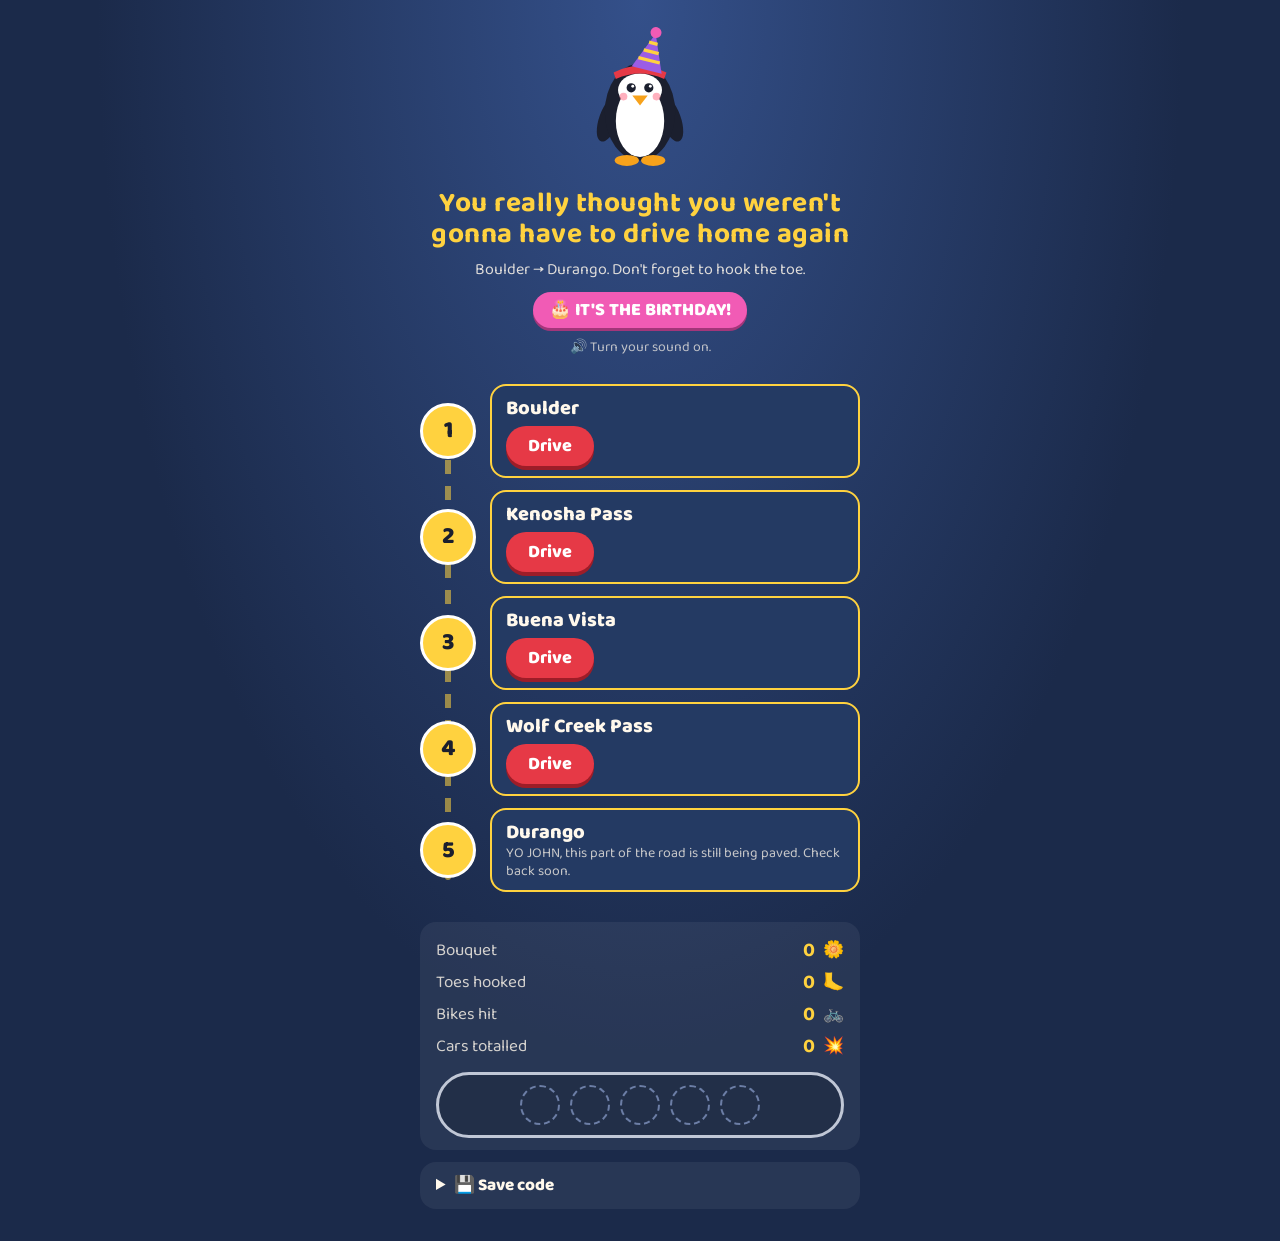
==== index.html @ ae5cf353 "Wolf Creek voice lines + text (fix a few transcription mishears) Co-Authored-By: Claude Opus 5.5 <no" ====
<!doctype html>
<html lang="en">
<head>
  <meta charset="utf-8">
  <meta name="viewport" content="width=device-width, initial-scale=1, maximum-scale=1, user-scalable=no, viewport-fit=cover">
  <meta name="theme-color" content="#1b2a4a">
  <title>Drive Home Again</title>
  <link rel="preconnect" href="https://fonts.googleapis.com">
  <link href="https://fonts.googleapis.com/css2?family=Baloo+2:wght@500;700;800&display=swap" rel="stylesheet">
  <link rel="stylesheet" href="css/style.css?v=11222149">
</head>
<body>
  <!-- ============ MAP SCREEN ============ -->
  <section id="map" class="screen active">
    <header class="map-head">
      <div id="mascot" class="mascot"></div>
      <h1 id="title"></h1>
      <p id="subtitle"></p>
      <p id="bday" class="bday"></p>
      <p id="soundHint" class="sound-hint"></p>
    </header>
    <ol id="stops" class="stops"></ol>
    <div class="loot">
      <div class="loot-row"><span>Bouquet</span><b id="flowerTotal">0</b><span>🌼</span></div>
      <div class="loot-row"><span>Toes hooked</span><b id="toeTotal">0</b><span>🦶</span></div>
      <div class="loot-row"><span>Bikes hit</span><b id="bikeTotal">0</b><span>🚲</span></div>
      <div class="loot-row"><span>Cars totalled</span><b id="carTotal">0</b><span>💥</span></div>
      <div class="bracelet" id="bracelet"></div>
    </div>
    <details class="savebox" id="savebox">
      <summary id="saveTitle"></summary>
      <p id="saveHelp"></p>
      <div class="save-row">
        <input id="saveCode" readonly aria-label="Your save code">
        <button id="copyCode" class="small-btn"></button>
      </div>
      <p id="loadHelp" class="load-help"></p>
      <div class="save-row">
        <input id="loadCode" placeholder="YOJOHN-..." aria-label="Paste a save code" autocomplete="off" autocapitalize="off" spellcheck="false">
        <button id="loadBtn" class="small-btn"></button>
      </div>
      <p id="saveMsg" class="save-msg"></p>
    </details>
  </section>

  <!-- ============ GAME SCREEN ============ -->
  <section id="game" class="screen">
    <div id="stage">
      <canvas id="canvas"></canvas>
      <div id="hud">
        <div class="hud-chip">🌼 <b id="hudFlowers">0</b></div>
        <div class="progress"><div id="progressFill"></div><div id="progressPeng">🐧</div></div>
        <div class="hud-chip">🦶 <b id="hudToes">0</b></div>
      </div>
      <button id="muteBtn" class="mute" aria-label="Sound">🔊</button>
      <button id="quitBtn" class="quit" aria-label="Back to map">✕</button>
      <div id="toasts"></div>
      <div id="banner" class="banner"></div>
      <button id="toeBtn" class="toe-btn"><span>HOOK THE TOE</span><i id="toeTimer"></i></button>
      <div id="feet" class="feet"><div class="feet-art"></div><div id="feetText"></div></div>
      <div id="snack" class="cutscene"><div class="cut-art"></div><p id="snackText"></p></div>
      <div id="memory" class="memory"><div class="memory-card">
        <div class="memory-label" id="memoryLabel"></div>
        <img id="memoryImg" alt="">
        <p id="memoryText"></p>
        <button id="memoryBtn" class="big-btn"></button>
      </div></div>
      <div id="dialog" class="dialog">
        <div class="dialog-box">
          <div class="dialog-peng"></div>
          <p id="dialogText"></p>
          <small>tap to continue</small>
        </div>
      </div>
      <div id="controls" class="controls">
        <button id="leftBtn" class="ctl" aria-label="Steer left">◀</button>
        <button id="rightBtn" class="ctl" aria-label="Steer right">▶</button>
      </div>
      <div id="complete" class="complete">
        <div class="complete-card">
          <h2 id="completeTitle"></h2>
          <div class="complete-stats">
            <div>🌼 <b id="cFlowers">0</b><small>flowers</small></div>
            <div>🦶 <b id="cToes">0</b><small>toes hooked</small></div>
            <div><span id="cCharm"></span><small>new charm</small></div>
          </div>
          <div class="complete-stats" id="cExtra"></div>
          <p id="completeNote" class="note"></p>
          <button id="completeBtn" class="big-btn">Back to the map</button>
        </div>
      </div>
    </div>
  </section>

  <script src="js/lines.js?v=11222149"></script>
  <script src="js/schedule.js?v=11222149"></script>
  <script src="js/art.js?v=11222149"></script>
  <script src="js/engine.js?v=11222149"></script>
  <script src="audio/manifest.js?v=11222149"></script>
  <script src="photos/manifest.js?v=11222149"></script>
  <script src="js/voice.js?v=11222149"></script>
  <script src="js/level-boulder.js?v=11222149"></script>
  <script src="js/level-kenosha.js?v=11222149"></script>
  <script src="js/level-buenavista.js?v=11222149"></script>
  <script src="js/vendor/three.min.js?v=11222149"></script>
  <script src="js/ski3d.js?v=11222149"></script>
  <script src="js/level-wolfcreek.js?v=11222149"></script>
  <script src="js/main.js?v=11222149"></script>
</body>
</html>
---- css/style.css ----
:root {
  --night: #1b2a4a;
  --night-2: #243a63;
  --cream: #fff8ec;
  --ink: #1b1f2e;
  --red: #e63946;
  --gold: #ffd23f;
  --teal: #2ec4b6;
  --pink: #f15bb5;
}
* { box-sizing: border-box; -webkit-tap-highlight-color: transparent; }
html, body { margin: 0; height: 100%; }
body {
  background: var(--night);
  color: var(--cream);
  font-family: "Baloo 2", system-ui, sans-serif;
  overscroll-behavior: none;
  -webkit-user-select: none; user-select: none;
}
button { font-family: inherit; cursor: pointer; }
.screen { display: none; }
.screen.active { display: flex; }

/* ================= MAP ================= */
#map {
  flex-direction: column; align-items: center;
  min-height: 100%;
  padding: 24px 16px calc(32px + env(safe-area-inset-bottom));
  background: radial-gradient(ellipse at top, #34508a 0%, var(--night) 60%);
}
.map-head { text-align: center; max-width: 440px; }
.mascot { width: 110px; margin: 0 auto; animation: bob 2.4s ease-in-out infinite; }
@keyframes bob { 50% { transform: translateY(-6px) rotate(3deg); } }
h1 { font-size: 28px; line-height: 1.1; margin: 10px 0 6px; color: var(--gold); letter-spacing: .5px; }
#subtitle { margin: 0; opacity: .85; font-size: 16px; }

.stops { list-style: none; padding: 0; margin: 26px 0 18px; width: 100%; max-width: 440px; position: relative; }
.stops::before {
  content: ""; position: absolute; left: 25px; top: 24px; bottom: 24px; width: 6px;
  background: repeating-linear-gradient(to bottom, var(--gold) 0 14px, transparent 14px 26px);
  opacity: .55; border-radius: 3px;
}
.stop { display: flex; align-items: center; gap: 14px; margin-bottom: 12px; position: relative; }
.pin {
  flex: none; width: 56px; height: 56px; border-radius: 50%;
  display: grid; place-items: center; font-size: 24px; font-weight: 800;
  background: var(--night-2); border: 3px solid #4d6aa3; color: #9fb3d9; z-index: 1;
}
.stop-body {
  flex: 1; background: var(--night-2); border-radius: 16px; padding: 10px 14px;
  border: 2px solid #34508a; min-height: 64px; display: flex; flex-direction: column; justify-content: center;
}
.stop-name { font-size: 20px; font-weight: 800; line-height: 1.2; }
.soon { font-size: 14px; opacity: .75; line-height: 1.3; }
.countdown { font-size: 15px; color: var(--gold); font-weight: 700; }
.stop.open .pin { background: var(--gold); border-color: #fff; color: var(--ink); animation: pulse 1.4s infinite; }
.stop.open .stop-body { border-color: var(--gold); }
.stop.done .pin { background: var(--teal); border-color: #fff; color: #fff; }
@keyframes pulse { 50% { box-shadow: 0 0 0 8px rgba(255,210,63,.25); } }
.play {
  align-self: flex-start; margin-top: 6px; border: 0; border-radius: 999px; padding: 6px 22px;
  background: var(--red); color: #fff; font-size: 18px; font-weight: 800;
  box-shadow: 0 4px 0 #9d1d28;
}
.play:active { transform: translateY(3px); box-shadow: 0 1px 0 #9d1d28; }

.loot {
  width: 100%; max-width: 440px; background: rgba(255,255,255,.06); border-radius: 16px; padding: 12px 16px;
}
.loot-row { display: flex; gap: 8px; align-items: center; font-size: 17px; }
.loot-row span:first-child { flex: 1; opacity: .8; }
.loot-row b { font-size: 20px; color: var(--gold); }
.bracelet {
  margin-top: 10px; display: flex; justify-content: center; gap: 10px; padding: 10px;
  border-radius: 999px; border: 3px solid #c0c7d6; background: rgba(0,0,0,.15);
}
.charm {
  width: 40px; height: 40px; border-radius: 50%; display: grid; place-items: center; font-size: 22px;
  border: 2px dashed #6c7ea6;
}
.charm.has { border: 2px solid var(--gold); background: rgba(255,210,63,.15); }

/* ================= GAME ================= */
#game { position: fixed; inset: 0; align-items: center; justify-content: center; background: #10192e; }
#stage { position: relative; overflow: hidden; touch-action: none; }
#canvas { position: absolute; inset: 0; width: 100%; height: 100%; display: block; }

#hud {
  position: absolute; top: calc(8px + env(safe-area-inset-top)); left: 8px; right: 102px;
  display: flex; align-items: center; gap: 8px; pointer-events: none;
}
.hud-chip {
  background: rgba(27,31,46,.75); border-radius: 999px; padding: 2px 12px; font-size: 18px; white-space: nowrap;
}
.progress { flex: 1; height: 12px; background: rgba(27,31,46,.6); border-radius: 6px; position: relative; }
#progressFill { height: 100%; width: 0; background: var(--gold); border-radius: 6px; transition: width .2s; }
#progressPeng { position: absolute; top: -8px; font-size: 20px; left: -10px; transition: left .2s; }
.mute, .quit {
  position: absolute; top: calc(6px + env(safe-area-inset-top)); right: 54px; width: 40px; height: 36px;
  border: 0; border-radius: 12px; background: rgba(27,31,46,.75); color: #fff; font-size: 18px;
}

#toasts {
  position: absolute; top: calc(52px + env(safe-area-inset-top)); left: 12px; right: 12px;
  display: flex; flex-direction: column; align-items: center; gap: 6px; pointer-events: none;
}
.toast {
  background: rgba(27,31,46,.9); color: #fff; padding: 6px 14px; border-radius: 14px;
  font-size: 16px; font-weight: 700; text-align: center; max-width: 100%;
  animation: toastIn .25s ease-out; transition: opacity .4s, transform .4s;
}
.quit { right: 8px; }
.toast.bad { background: rgba(230,57,70,.92); }
.toast.good { background: rgba(46,196,182,.92); }
.toast.water { background: rgba(78,168,222,.95); }
.toast.out { opacity: 0; transform: translateY(-8px); }
@keyframes toastIn { from { transform: scale(.7); opacity: 0; } }

.banner {
  position: absolute; left: 0; right: 0; top: 34%; text-align: center; pointer-events: none;
  font-size: 34px; font-weight: 800; line-height: 1.1; padding: 12px 16px;
  color: #fff; background: rgba(155,93,229,.88); transform: scaleY(0); transition: transform .2s;
  text-shadow: 0 3px 0 rgba(0,0,0,.25);
}
.banner.show { transform: scaleY(1); }

.toe-btn {
  position: absolute; left: 50%; top: 46%; transform: translate(-50%, -50%) scale(0);
  width: 210px; height: 92px; border: 4px solid #fff; border-radius: 24px;
  background: linear-gradient(#ff5d6c, var(--red)); color: #fff; font-size: 26px; font-weight: 800;
  line-height: 1; box-shadow: 0 6px 0 #8d1823, 0 0 30px rgba(255,210,63,.7); overflow: hidden;
  transition: transform .15s;
}
.toe-btn.show { transform: translate(-50%, -50%) scale(1); animation: wobble .35s infinite; }
.toe-btn i {
  position: absolute; left: 0; bottom: 0; height: 8px; width: 100%; background: var(--gold);
  transform-origin: left; display: block;
}
@keyframes wobble { 25% { rotate: -4deg; } 75% { rotate: 4deg; } }

.feet {
  position: absolute; left: 50%; top: 40%; width: 230px; transform: translate(-50%, -50%) scale(0);
  text-align: center; pointer-events: none;
}
.feet.show { animation: feetPop 1.5s ease-out forwards; }
.feet-art svg { width: 100%; display: block; }
#feetText { font-size: 24px; font-weight: 800; color: var(--gold); text-shadow: 0 3px 0 var(--ink); }
.feet .foot { transform-box: fill-box; transform-origin: center bottom; animation: toes .18s infinite alternate; }
.feet .foot-r { animation-delay: .09s; }
@keyframes toes { to { transform: rotate(14deg) translateY(-4px); } }
@keyframes feetPop {
  0% { transform: translate(-50%, -50%) scale(0) rotate(-20deg); }
  15% { transform: translate(-50%, -50%) scale(1.1) rotate(5deg); }
  25%, 80% { transform: translate(-50%, -50%) scale(1) rotate(0); opacity: 1; }
  100% { transform: translate(-50%, -50%) scale(.9); opacity: 0; }
}

.controls {
  position: absolute; left: 0; right: 0; bottom: 0; display: flex; gap: 10px;
  padding: 10px 10px calc(12px + env(safe-area-inset-bottom));
}
.ctl {
  flex: 1; height: 96px; border: 3px solid rgba(255,255,255,.55); border-radius: 22px;
  background: rgba(27,31,46,.45); color: #fff; font-size: 36px; touch-action: none;
}
.ctl.down { background: rgba(255,210,63,.55); }
@media (hover: hover) and (pointer: fine) {
  .controls { display: none; }
}

.dialog {
  position: absolute; inset: 0; display: none; align-items: flex-end; padding: 16px;
  padding-bottom: calc(20px + env(safe-area-inset-bottom)); background: rgba(16,25,46,.35);
}
.dialog.show { display: flex; }
.dialog-box {
  position: relative; width: 100%; background: var(--cream); color: var(--ink); border-radius: 20px;
  padding: 18px 18px 12px 96px; min-height: 120px; border: 4px solid var(--ink);
  box-shadow: 0 6px 0 rgba(0,0,0,.3); animation: toastIn .2s;
}
.dialog-peng { position: absolute; left: 10px; bottom: 10px; width: 76px; }
.dialog-box p { margin: 0 0 6px; font-size: 19px; line-height: 1.3; font-weight: 600; }
.dialog-box small { display: block; text-align: right; opacity: .5; font-size: 13px; }

.complete {
  position: absolute; inset: 0; display: none; align-items: center; justify-content: center; padding: 16px;
  background: rgba(16,25,46,.7);
}
.complete.show { display: flex; }
.complete-card {
  width: 100%; max-height: 100%; overflow: auto; background: var(--cream); color: var(--ink);
  border-radius: 22px; padding: 20px; text-align: center; border: 4px solid var(--ink); animation: toastIn .3s;
}
.complete-card h2 { margin: 0 0 12px; font-size: 24px; line-height: 1.15; color: var(--red); }
.complete-stats { display: flex; flex-wrap: wrap; justify-content: center; gap: 8px 0; margin-bottom: 14px; font-size: 24px; }
.complete-stats > div { width: 33%; }
.complete-stats small { display: block; font-size: 12px; opacity: .6; }
.complete-stats b { font-size: 26px; }
.note {
  text-align: left; font-size: 17px; line-height: 1.4; background: #fff; border-radius: 14px; padding: 14px;
  border: 2px dashed #f4a6b5; margin: 0 0 16px;
}
.big-btn {
  border: 0; border-radius: 999px; padding: 10px 28px; background: var(--red); color: #fff;
  font-size: 20px; font-weight: 800; box-shadow: 0 4px 0 #9d1d28;
}

/* layering: controls < popups < dialog < complete card */
.controls { z-index: 10; }
.feet { z-index: 14; }
.toe-btn { z-index: 15; }
.banner, #toasts { z-index: 16; }
.dialog { z-index: 20; }
.complete { z-index: 30; }

/* ================= SNACK CUTSCENE ================= */
.cutscene {
  position: absolute; inset: 0; z-index: 18; display: none; flex-direction: column;
  align-items: center; justify-content: center; padding: 16px; background: rgba(16,25,46,.88);
}
.cutscene.show { display: flex; animation: toastIn .3s; }
.cut-art { width: 100%; max-width: 380px; }
.cut-art svg { width: 100%; display: block; border-radius: 24px; box-shadow: 0 8px 0 rgba(0,0,0,.3); }
#snackText { margin: 16px 0 0; font-size: 22px; font-weight: 800; text-align: center; color: var(--gold); line-height: 1.2; }
.cutscene .bar { transform-box: fill-box; transform-origin: right center; }
.cutscene.show .bar { animation: eat 3.4s step-end forwards; }
@keyframes eat {
  0% { transform: scaleX(1); } 16% { transform: scaleX(.8); } 32% { transform: scaleX(.6); }
  48% { transform: scaleX(.42); } 64% { transform: scaleX(.24); } 80% { transform: scaleX(.08); } 92%, 100% { transform: scaleX(0); }
}
.cutscene .jaw { transform-box: fill-box; transform-origin: left top; }
.cutscene.show .jaw { animation: chomp .26s ease-in-out 12 alternate; }
@keyframes chomp { to { transform: rotate(24deg); } }
.cutscene .head { transform-box: view-box; transform-origin: 160px 150px; }
.cutscene.show .head { animation: nom .26s ease-in-out 12 alternate; }
@keyframes nom { to { transform: rotate(3deg) translateY(1px); } }
.cutscene .crumb { opacity: 0; }
.cutscene.show .crumb { animation: crumb .6s ease-out 5; }
@keyframes crumb { 0% { opacity: 1; transform: translate(0, 0); } 100% { opacity: 0; transform: translate(var(--dx), var(--dy)); } }
.cutscene .munch {
  opacity: 0; font-family: "Baloo 2", sans-serif; font-weight: 800; font-size: 26px; fill: #e63946;
  stroke: #fff; stroke-width: 5px; paint-order: stroke; transform-box: fill-box; transform-origin: center;
}
.cutscene.show .m1 { animation: munchPop .9s .3s both; }
.cutscene.show .m2 { animation: munchPop .9s 1.1s both; }
.cutscene.show .m3 { animation: munchPop .9s 1.9s both; }
.cutscene.show .m4 { animation: munchPop .9s 2.6s both; }
@keyframes munchPop {
  0% { opacity: 0; transform: scale(.4) rotate(-8deg); } 30% { opacity: 1; transform: scale(1.15) rotate(4deg); }
  70% { opacity: 1; transform: scale(1); } 100% { opacity: 0; transform: scale(1); }
}

.bday { margin: 10px auto 0; display: inline-block; background: var(--pink); color: #fff; font-weight: 800;
  font-size: 18px; padding: 4px 16px; border-radius: 999px; box-shadow: 0 3px 0 #a3367a; }
.sound-hint { margin: 8px 0 0; font-size: 14px; opacity: .7; }

/* ================= SAVE CODE ================= */
.savebox {
  width: 100%; max-width: 440px; margin-top: 12px; background: rgba(255,255,255,.06);
  border-radius: 16px; padding: 10px 16px; -webkit-user-select: text; user-select: text;
}
.savebox summary { cursor: pointer; font-weight: 800; font-size: 17px; }
.savebox p { margin: 8px 0; font-size: 14px; opacity: .85; line-height: 1.35; }
.save-row { display: flex; gap: 8px; }
.save-row input {
  flex: 1; min-width: 0; font-family: ui-monospace, Menlo, monospace; font-size: 14px; padding: 8px 10px;
  border-radius: 10px; border: 2px solid #4d6aa3; background: var(--night); color: var(--cream);
  -webkit-user-select: text; user-select: text;
}
.small-btn {
  border: 0; border-radius: 999px; padding: 6px 16px; background: var(--teal); color: #fff;
  font-size: 15px; font-weight: 800; white-space: nowrap;
}
.load-help { margin-top: 12px !important; }
.save-msg.ok { color: var(--teal); font-weight: 700; opacity: 1; }
.save-msg.bad { color: #ff8a95; font-weight: 700; opacity: 1; }
.ctl { font-weight: 800; font-size: 26px; }

/* ================= MEMORY CARD (bottles) ================= */
.memory { position: absolute; inset: 0; z-index: 25; display: none; align-items: center; justify-content: center;
  padding: 16px; background: rgba(16,25,46,.72); }
.memory.show { display: flex; }
.memory-card { width: 100%; max-height: 100%; overflow: auto; background: var(--cream); color: var(--ink);
  border-radius: 20px; padding: 16px; border: 4px solid var(--ink); text-align: center; animation: toastIn .3s;
  transform: rotate(-1.5deg); }
.memory-label { color: var(--red); font-weight: 800; font-size: 16px; margin-bottom: 8px; }
.memory-card img { display: block; width: 100%; max-height: 52vh; object-fit: contain; border-radius: 10px;
  background: #fff; padding: 6px; box-shadow: 0 3px 0 rgba(0,0,0,.15); margin-bottom: 10px; }
.memory-card img[hidden] { display: none; }
.memory-card p { font-size: 18px; line-height: 1.35; margin: 0 0 14px; text-align: left; }
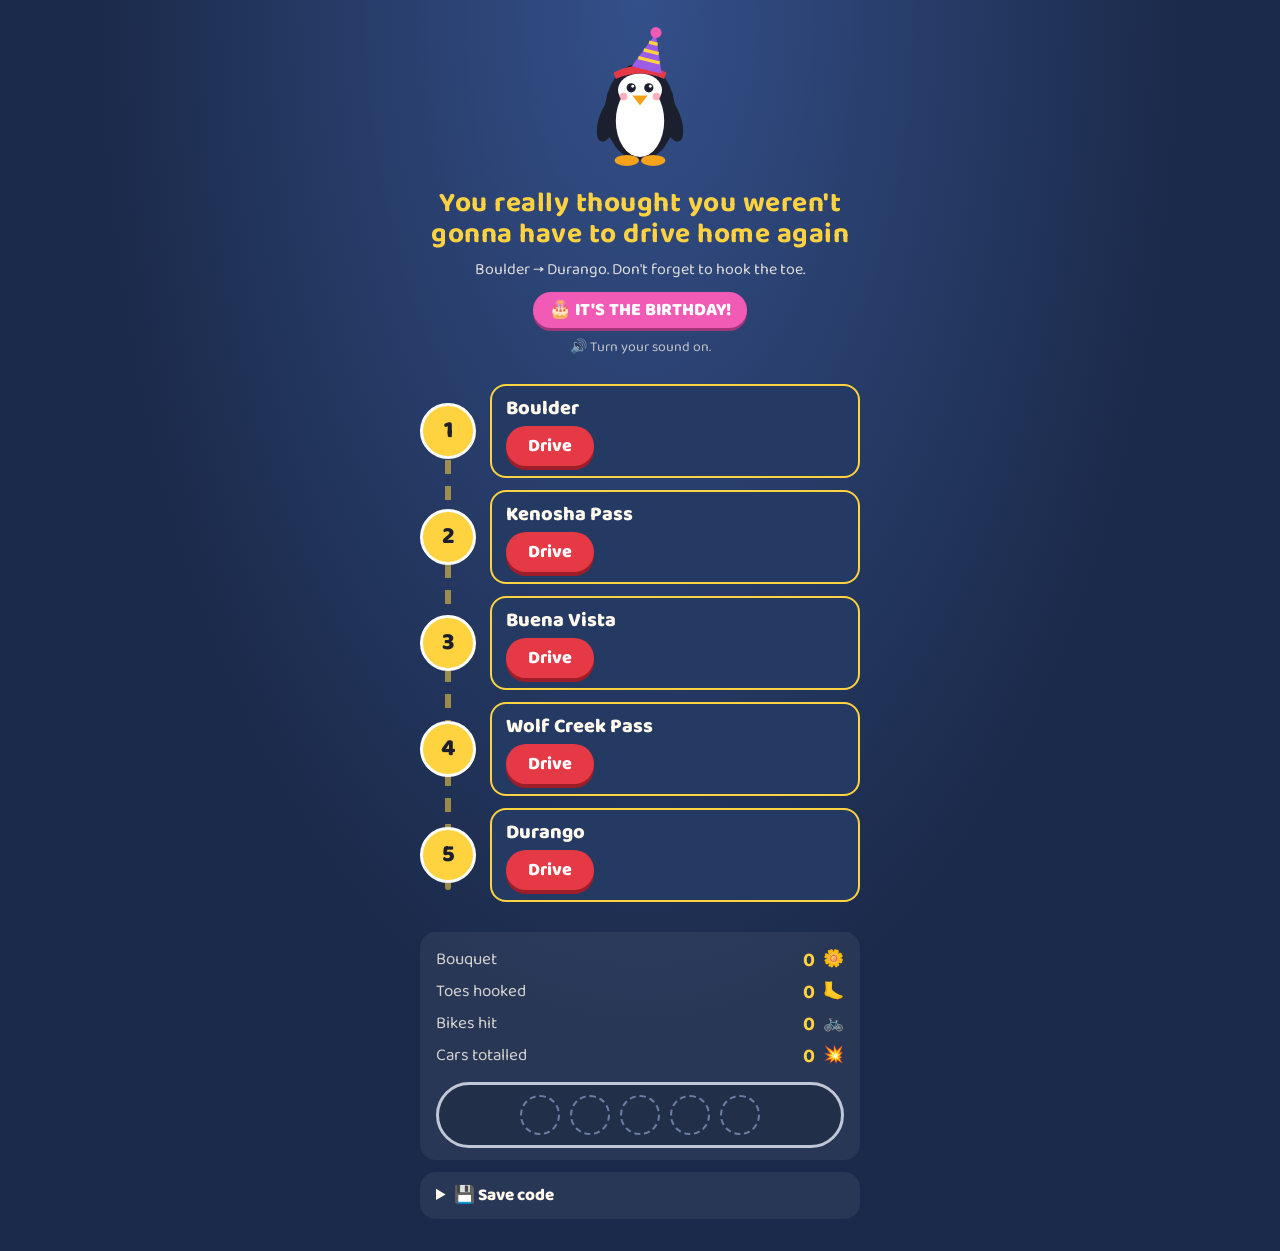
==== commit 9fcfeb2d: "Durango finale: bike free-ride with gifts, race vs ΣΤΓ through checkpoints, wingsuit through rings, " ====
--- a/index.html
+++ b/index.html
@@ -7,7 +7,7 @@
   <title>Drive Home Again</title>
   <link rel="preconnect" href="https://fonts.googleapis.com">
   <link href="https://fonts.googleapis.com/css2?family=Baloo+2:wght@500;700;800&display=swap" rel="stylesheet">
-  <link rel="stylesheet" href="css/style.css?v=11222149">
+  <link rel="stylesheet" href="css/style.css?v=11231844">
 </head>
 <body>
   <!-- ============ MAP SCREEN ============ -->
@@ -26,6 +26,7 @@
       <div class="loot-row"><span>Bikes hit</span><b id="bikeTotal">0</b><span>🚲</span></div>
       <div class="loot-row"><span>Cars totalled</span><b id="carTotal">0</b><span>💥</span></div>
       <div class="bracelet" id="bracelet"></div>
+      <button id="certOpen" class="big-btn cert-open" hidden></button>
     </div>
     <details class="savebox" id="savebox">
       <summary id="saveTitle"></summary>
@@ -92,19 +93,46 @@
     </div>
   </section>
 
-  <script src="js/lines.js?v=11222149"></script>
-  <script src="js/schedule.js?v=11222149"></script>
-  <script src="js/art.js?v=11222149"></script>
-  <script src="js/engine.js?v=11222149"></script>
-  <script src="audio/manifest.js?v=11222149"></script>
-  <script src="photos/manifest.js?v=11222149"></script>
-  <script src="js/voice.js?v=11222149"></script>
-  <script src="js/level-boulder.js?v=11222149"></script>
-  <script src="js/level-kenosha.js?v=11222149"></script>
-  <script src="js/level-buenavista.js?v=11222149"></script>
-  <script src="js/vendor/three.min.js?v=11222149"></script>
-  <script src="js/ski3d.js?v=11222149"></script>
-  <script src="js/level-wolfcreek.js?v=11222149"></script>
-  <script src="js/main.js?v=11222149"></script>
+  <div id="cert" class="cert-wrap">
+    <div class="cert-scroll">
+      <div id="finaleHead" class="finale-head">
+        <h1 id="finaleTitle"></h1>
+        <p id="finaleSub"></p>
+        <div class="finale-bracelet" id="finaleBracelet"></div>
+        <div class="complete-stats" id="finaleStats"></div>
+        <p id="finaleNote" class="note"></p>
+      </div>
+      <div id="certCard" class="cert">
+        <div class="cert-inner">
+          <div class="cert-flowers">🌼 🌼 🌼</div>
+          <h2 id="certTitle"></h2>
+          <div id="certTo" class="cert-to"></div>
+          <p id="certBody"></p>
+          <ul id="certItems"></ul>
+          <div id="certCharms" class="cert-charms"></div>
+          <div class="cert-row"><span id="certFrom"></span><span id="certDate"></span></div>
+          <div id="certStats" class="cert-stats"></div>
+          <div id="certFine" class="cert-fine"></div>
+        </div>
+      </div>
+      <div class="cert-btns"><button id="certPrint" class="big-btn"></button><button id="certClose" class="big-btn ghost">Back to the map</button></div>
+    </div>
+  </div>
+
+  <script src="js/lines.js?v=11231844"></script>
+  <script src="js/schedule.js?v=11231844"></script>
+  <script src="js/art.js?v=11231844"></script>
+  <script src="js/engine.js?v=11231844"></script>
+  <script src="audio/manifest.js?v=11231844"></script>
+  <script src="photos/manifest.js?v=11231844"></script>
+  <script src="js/voice.js?v=11231844"></script>
+  <script src="js/level-boulder.js?v=11231844"></script>
+  <script src="js/level-kenosha.js?v=11231844"></script>
+  <script src="js/level-buenavista.js?v=11231844"></script>
+  <script src="js/vendor/three.min.js?v=11231844"></script>
+  <script src="js/ski3d.js?v=11231844"></script>
+  <script src="js/level-wolfcreek.js?v=11231844"></script>
+  <script src="js/level-durango.js?v=11231844"></script>
+  <script src="js/main.js?v=11231844"></script>
 </body>
 </html>
--- a/css/style.css
+++ b/css/style.css
@@ -288,3 +288,36 @@
   background: #fff; padding: 6px; box-shadow: 0 3px 0 rgba(0,0,0,.15); margin-bottom: 10px; }
 .memory-card img[hidden] { display: none; }
 .memory-card p { font-size: 18px; line-height: 1.35; margin: 0 0 14px; text-align: left; }
+
+/* ---------- Finale + gift certificate ---------- */
+.cert-wrap { position: fixed; inset: 0; z-index: 60; display: none; background: linear-gradient(#ffd6e7, #fff3c4); overflow: auto; }
+.cert-wrap.show { display: block; }
+.cert-scroll { max-width: 560px; margin: 0 auto; padding: 24px 16px 40px; }
+.finale-head { text-align: center; color: var(--ink); }
+.finale-head h1 { font-size: 34px; line-height: 1.05; margin: 8px 0; color: var(--red); }
+.finale-head p { margin: 0 0 12px; font-weight: 600; }
+.finale-bracelet { display: flex; justify-content: center; gap: 8px; font-size: 34px; margin: 8px 0 14px; }
+.finale-bracelet span { width: 50px; height: 50px; border-radius: 50%; background: #fff; border: 3px solid var(--ink); display: grid; place-items: center; animation: pop .5s both; }
+@keyframes pop { from { transform: scale(0); } to { transform: scale(1); } }
+.cert { background: #fffdf6; border-radius: 10px; padding: 12px; margin: 18px 0; box-shadow: 0 10px 30px rgba(0,0,0,.15); color: var(--ink); }
+.cert-inner { border: 4px double #c9a227; border-radius: 6px; padding: 22px 18px; text-align: center; }
+.cert-flowers { font-size: 26px; letter-spacing: 6px; }
+.cert h2 { font-size: 32px; margin: 6px 0 4px; letter-spacing: 1px; text-transform: uppercase; color: #9c6b12; }
+.cert-to { font-size: 22px; font-weight: 800; margin-bottom: 8px; }
+.cert p { font-size: 17px; margin: 6px 0; }
+.cert ul { list-style: none; padding: 0; margin: 10px 0; font-size: 19px; font-weight: 700; }
+.cert li { margin: 6px 0; }
+.cert-charms { font-size: 28px; letter-spacing: 6px; margin: 8px 0; }
+.cert-row { display: flex; justify-content: space-between; font-weight: 800; margin-top: 14px; border-top: 1px dashed #c9a227; padding-top: 10px; }
+.cert-stats { font-size: 13px; opacity: .7; margin-top: 8px; }
+.cert-fine { font-size: 12px; opacity: .6; margin-top: 8px; font-style: italic; }
+.cert-btns { display: flex; flex-direction: column; gap: 10px; }
+.big-btn.ghost { background: #fff; color: var(--ink); border: 3px solid var(--ink); }
+.cert-open { margin-top: 12px; width: 100%; }
+@media print {
+  body * { visibility: hidden !important; }
+  .cert-wrap, .cert-wrap .cert-scroll { position: static !important; background: none !important; overflow: visible !important; }
+  #certCard, #certCard * { visibility: visible !important; }
+  #certCard { position: absolute; left: 0; top: 0; width: 100%; margin: 0; box-shadow: none; }
+  .cert-inner { padding: 40px; }
+}
